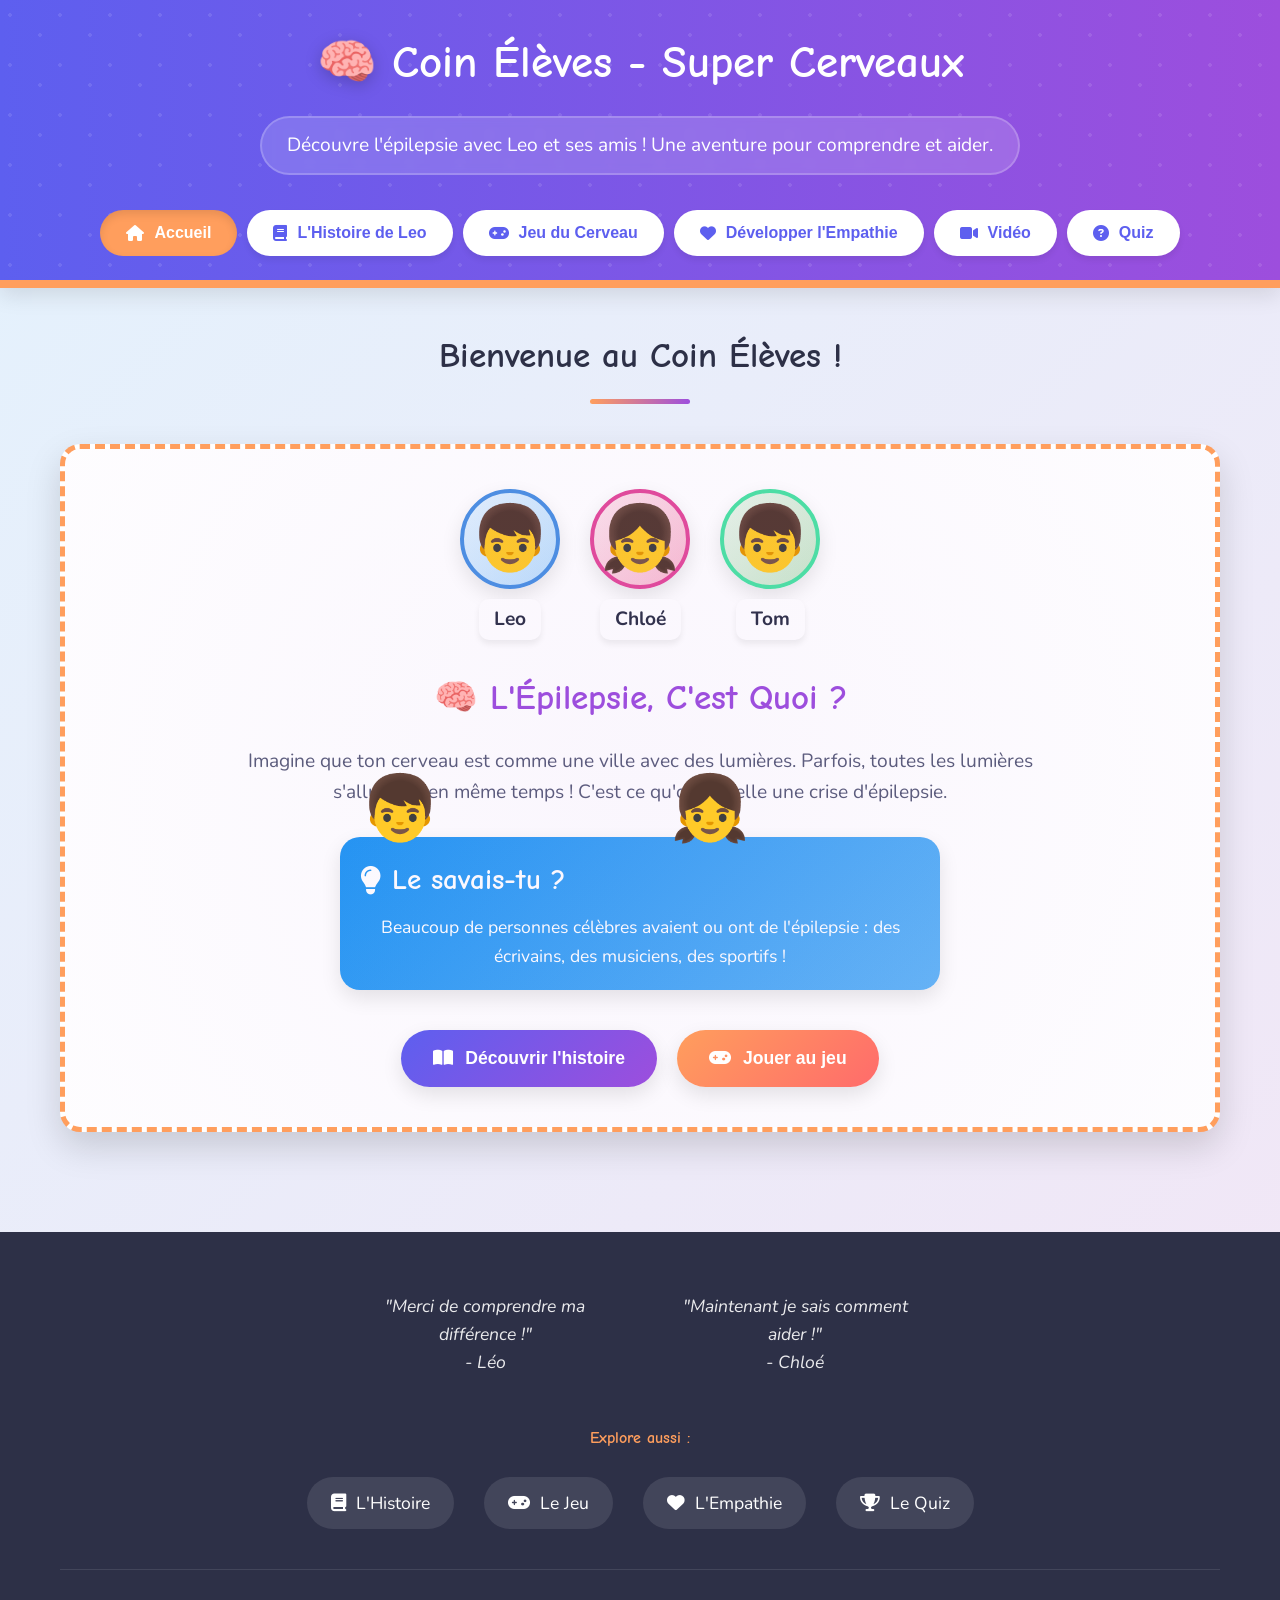
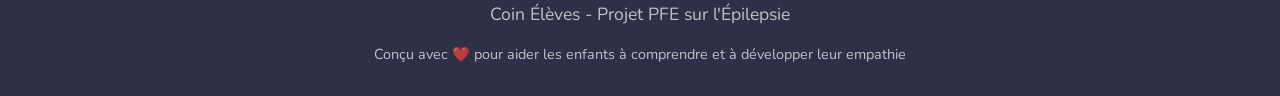
==== espace-eleves.html @ fa1a68e9 "Initial commit: Projet Ã‰pilepsie Ã  l'Ã‰cole - Espace parents, enseignants, Ã©lÃ¨ves, guide Made-wi" ====
<!DOCTYPE html>
<html lang="fr">
<head>
    <meta charset="UTF-8">
    <meta name="viewport" content="width=device-width, initial-scale=1.0">
    <title>Coin Élèves - L'Épilepsie Expliquée</title>
    <link rel="stylesheet" href="css/espace-eleves.css">
    <link rel="stylesheet" href="https://cdnjs.cloudflare.com/ajax/libs/font-awesome/6.4.0/css/all.min.css">
    <link href="https://fonts.googleapis.com/css2?family=Comic+Neue:wght@700&family=Nunito:wght@400;700&display=swap" rel="stylesheet">
</head>
<body>
    <!-- En-tête avec navigation -->
    <header class="header">
        <div class="container">
            <div class="header-content">
                <div class="logo">
                    <span class="logo-icon">🧠</span>
                    <h1>Coin Élèves - Super Cerveaux</h1>
                </div>
                <p class="tagline">Découvre l'épilepsie avec Leo et ses amis ! Une aventure pour comprendre et aider.</p>
                
                <!-- Navigation -->
                <nav class="nav">
                    <button class="nav-btn active" data-section="welcome">
                        <i class="fas fa-home"></i> Accueil
                    </button>
                    <button class="nav-btn" data-section="story">
                        <i class="fas fa-book"></i> L'Histoire de Leo
                    </button>
                    <button class="nav-btn" data-section="game">
                        <i class="fas fa-gamepad"></i> Jeu du Cerveau
                    </button>
                    <button class="nav-btn" data-section="empathy">
                        <i class="fas fa-heart"></i> Développer l'Empathie
                    </button>
                    <button class="nav-btn" data-section="video">
                        <i class="fas fa-video"></i> Vidéo
                    </button>
                    <button class="nav-btn" data-section="quiz">
                        <i class="fas fa-question-circle"></i> Quiz
                    </button>
                </nav>
            </div>
        </div>
    </header>

    <!-- Contenu principal -->
    <main class="main-content">
        <div class="container">
            <!-- Section Accueil -->
            <section id="welcome" class="content-section active">
                <h2 class="section-title">Bienvenue au Coin Élèves !</h2>
                
                <div class="hero">
                    <div class="hero-characters">
                        <div class="character" id="leo">
                            <div class="character-img">👦</div>
                            <div class="character-name">Leo</div>
                        </div>
                        <div class="character" id="chloe">
                            <div class="character-img">👧</div>
                            <div class="character-name">Chloé</div>
                        </div>
                        <div class="character" id="tom">
                            <div class="character-img">👦</div>
                            <div class="character-name">Tom</div>
                        </div>
                    </div>
                    
                    <h2 class="hero-title">🧠 L'Épilepsie, C'est Quoi ?</h2>
                    <p class="hero-subtitle">
                        Imagine que ton cerveau est comme une ville avec des lumières. Parfois, toutes les lumières s'allument en même temps ! C'est ce qu'on appelle une crise d'épilepsie.
                    </p>
                    
                    <div class="did-you-know">
                        <h3><i class="fas fa-lightbulb"></i> Le savais-tu ?</h3>
                        <p>Beaucoup de personnes célèbres avaient ou ont de l'épilepsie : des écrivains, des musiciens, des sportifs !</p>
                    </div>
                    
                    <div class="cta-buttons">
                        <button class="cta-btn story-btn">
                            <i class="fas fa-book-open"></i> Découvrir l'histoire
                        </button>
                        <button class="cta-btn game-btn">
                            <i class="fas fa-gamepad"></i> Jouer au jeu
                        </button>
                    </div>
                </div>
            </section>

            <!-- Section Histoire -->
            <section id="story" class="content-section">
                <h2 class="section-title">L'Histoire de Léo et ses Amis</h2>
                
                <div class="story-container">
                    <div class="story-progress">
                        <div class="progress-step active" data-chapter="1">Chapitre 1</div>
                        <div class="progress-step" data-chapter="2">Chapitre 2</div>
                        <div class="progress-step" data-chapter="3">Chapitre 3</div>
                        <div class="progress-step" data-chapter="4">Chapitre 4</div>
                    </div>
                    
                    <div class="story-content">
                        <div class="story-chapter active" id="chapter-1">
                            <div class="chapter-header">
                                <h3>Chapitre 1 : Une Nouvelle Rencontre</h3>
                                <div class="chapter-characters">
                                    <span class="character-badge leo">Léo</span>
                                    <span class="character-badge chloe">Chloé</span>
                                </div>
                            </div>
                            <div class="chapter-body">
                                <div class="story-illustration">
                                    <div class="illustration-frame">
                                        <div class="scene school-scene">
                                            <div class="school">🏫</div>
                                            <div class="character-avatar leo-avatar">👦</div>
                                            <div class="character-avatar chloe-avatar">👧</div>
                                            <div class="speech-bubble leo-speech">Bonjour, je m'appelle Léo !</div>
                                            <div class="speech-bubble chloe-speech">Enchantée, moi c'est Chloé !</div>
                                        </div>
                                    </div>
                                </div>
                                <div class="story-text">
                                    <p>C'était un beau jour de septembre. Dans la cour de l'école, Léo rencontra Chloé pour la première fois. Ils partagèrent leurs goûts pour les dinosaures et le football.</p>
                                    <p>Léo expliqua à Chloé qu'il avait de l'épilepsie. "C'est comme si mon cerveau faisait parfois une fête sans prévenir !" dit-il en souriant.</p>
                                </div>
                            </div>
                        </div>
                        
                        <div class="story-chapter" id="chapter-2">
                            <!-- Le contenu des autres chapitres sera généré par JavaScript -->
                        </div>
                    </div>
                    
                    <div class="story-navigation">
                        <button class="story-nav-btn prev-btn">
                            <i class="fas fa-arrow-left"></i> Précédent
                        </button>
                        <button class="story-nav-btn next-btn">
                            Suivant <i class="fas fa-arrow-right"></i>
                        </button>
                    </div>
                </div>
            </section>

            <!-- Section Jeu -->
            <section id="game" class="content-section">
                <h2 class="section-title">Jeu : Le Cerveau Électrique</h2>
                
                <div class="game-container">
                    <div class="game-instructions">
                        <h3><i class="fas fa-info-circle"></i> Comment jouer ?</h3>
                        <p>Aide Léo à garder son cerveau en équilibre ! Clique sur les boutons pour voir ce qui se passe.</p>
                    </div>
                    
                    <div class="brain-game">
                        <div class="brain-display" id="brain-display">
                            <div class="brain-status">
                                <h3>CERVEAU DE LÉO</h3>
                                <p id="brain-status-text">État normal</p>
                                <div class="brain-energy" id="brain-energy">
                                    <div class="energy-bar"></div>
                                    <span class="energy-value">50%</span>
                                </div>
                            </div>
                        </div>
                        
                        <div class="game-controls">
                            <div class="control-group">
                                <h4>Déclencheurs</h4>
                                <button class="game-action-btn" data-action="stress">
                                    <i class="fas fa-brain"></i> Stress
                                </button>
                                <button class="game-action-btn" data-action="fatigue">
                                    <i class="fas fa-bed"></i> Fatigue
                                </button>
                                <button class="game-action-btn" data-action="lumiere">
                                    <i class="fas fa-lightbulb"></i> Lumières clignotantes
                                </button>
                            </div>
                            
                            <div class="control-group">
                                <h4>Solutions</h4>
                                <button class="game-action-btn" data-action="calme">
                                    <i class="fas fa-peace"></i> Respirer calmement
                                </button>
                                <button class="game-action-btn" data-action="medicament">
                                    <i class="fas fa-capsules"></i> Prendre le médicament
                                </button>
                                <button class="game-action-btn" data-action="repos">
                                    <i class="fas fa-couch"></i> Se reposer
                                </button>
                            </div>
                        </div>
                        
                        <div class="game-stats">
                            <div class="stat-card">
                                <div class="stat-icon">⚡</div>
                                <div class="stat-content">
                                    <div class="stat-value" id="storm-count">0</div>
                                    <div class="stat-label">Activités électriques</div>
                                </div>
                            </div>
                            <div class="stat-card">
                                <div class="stat-icon">🛡️</div>
                                <div class="stat-content">
                                    <div class="stat-value" id="protection-score">100</div>
                                    <div class="stat-label">Protection</div>
                                </div>
                            </div>
                            <div class="stat-card">
                                <div class="stat-icon">❤️</div>
                                <div class="stat-content">
                                    <div class="stat-value" id="empathy-score">0</div>
                                    <div class="stat-label">Points d'empathie</div>
                                </div>
                            </div>
                        </div>
                    </div>
                </div>
            </section>

            <!-- Section Empathie -->
            <section id="empathy" class="content-section">
                <h2 class="section-title">Développer l'Empathie</h2>
                
                <div class="empathy-container">
                    <div class="empathy-intro">
                        <div class="empathy-icon">❤️</div>
                        <h3>L'Empathie, c'est comprendre ce que ressent l'autre</h3>
                        <p>Essaie ces exercices pour mieux comprendre ce que vit Léo et comment l'aider.</p>
                    </div>
                    
                    <div class="empathy-exercises">
                        <div class="exercise-card" data-exercise="1">
                            <div class="exercise-header">
                                <div class="exercise-number">1</div>
                                <h4>Le Jeu des Émotions</h4>
                            </div>
                            <div class="exercise-content">
                                <p>Comment te sentirais-tu si...</p>
                                <div class="scenarios">
                                    <div class="scenario" data-feeling="peur">
                                        <p>Tu voyais ton ami faire une crise ?</p>
                                        <div class="emotion-choices">
                                            <button class="emotion-btn" data-emotion="peur">😨 Peur</button>
                                            <button class="emotion-btn" data-emotion="calme">😌 Calme</button>
                                            <button class="emotion-btn" data-emotion="confus">😕 Confus</button>
                                        </div>
                                    </div>
                                </div>
                            </div>
                        </div>
                        
                        <div class="exercise-card" data-exercise="2">
                            <div class="exercise-header">
                                <div class="exercise-number">2</div>
                                <h4>Que Faire ?</h4>
                            </div>
                            <div class="exercise-content">
                                <p>Choisis la bonne réaction :</p>
                                <div class="situation">
                                    <p>Léo fait une crise en classe. Que fais-tu ?</p>
                                    <div class="reaction-choices">
                                        <button class="reaction-btn wrong">
                                            <i class="fas fa-times"></i> Mettre un objet dans sa bouche
                                        </button>
                                        <button class="reaction-btn correct">
                                            <i class="fas fa-check"></i> Protéger sa tête
                                        </button>
                                        <button class="reaction-btn wrong">
                                            <i class="fas fa-times"></i> Le secouer pour le réveiller
                                        </button>
                                        <button class="reaction-btn correct">
                                            <i class="fas fa-check"></i> Appeler le professeur
                                        </button>
                                    </div>
                                </div>
                            </div>
                        </div>
                        
                        <div class="exercise-card" data-exercise="3">
                            <div class="exercise-header">
                                <div class="exercise-number">3</div>
                                <h4>Paroles d'Amitié</h4>
                            </div>
                            <div class="exercise-content">
                                <p>Compose un message pour Léo après une crise :</p>
                                <div class="message-builder">
                                    <div class="message-parts">
                                        <button class="message-part" data-part="1">Salut Léo,</button>
                                        <button class="message-part" data-part="2">comment vas-tu ?</button>
                                        <button class="message-part" data-part="3">Tu nous as fait peur,</button>
                                        <button class="message-part" data-part="4">mais on est là pour toi.</button>
                                        <button class="message-part" data-part="5">Veux-tu jouer avec nous ?</button>
                                    </div>
                                    <div class="message-preview">
                                        <p id="constructed-message">Écris ton message ici...</p>
                                    </div>
                                    <button class="send-message-btn">
                                        <i class="fas fa-paper-plane"></i> Envoyer le message
                                    </button>
                                </div>
                            </div>
                        </div>
                    </div>
                    
                    <div class="empathy-badge">
                        <div class="badge-icon">🏆</div>
                        <div class="badge-content">
                            <h4>Ton niveau d'empathie</h4>
                            <div class="badge-progress">
                                <div class="progress-bar">
                                    <div class="progress-fill" id="empathy-progress"></div>
                                </div>
                                <span class="badge-level" id="empathy-level">Débutant</span>
                            </div>
                        </div>
                    </div>
                </div>
            </section>

            <!-- Section Vidéo -->
            <section id="video" class="content-section">
                <h2 class="section-title">Vidéo Explicative</h2>
                
                <div class="video-container">
                    <div class="video-placeholder">
                        <div class="video-player">
                            <div class="video-screen">
                                <div class="video-overlay">
                                    <i class="fas fa-play-circle"></i>
                                    <p>Espace réservé pour votre vidéo</p>
                                    <p class="video-instructions">Ajoutez votre vidéo explicative sur l'épilepsie ici</p>
                                </div>
                            </div>
                            <div class="video-controls">
                                <button class="video-control-btn">
                                    <i class="fas fa-play"></i>
                                </button>
                                <div class="video-progress">
                                    <div class="progress-bar">
                                        <div class="progress-fill"></div>
                                    </div>
                                </div>
                                <button class="video-control-btn">
                                    <i class="fas fa-volume-up"></i>
                                </button>
                            </div>
                        </div>
                        
                        <div class="video-info">
                            <h3>Comment intégrer votre vidéo</h3>
                            <ol class="integration-steps">
                                <li>Placez votre fichier vidéo dans le dossier du projet</li>
                                <li>Modifiez le fichier JavaScript pour pointer vers votre vidéo</li>
                                <li>Ajoutez les contrôles vidéo personnalisés</li>
                                <li>Testez la lecture sur différents appareils</li>
                            </ol>
                        </div>
                    </div>
                    
                    <div class="video-activities">
                        <h3>Activités autour de la vidéo</h3>
                        <div class="activities-grid">
                            <div class="activity-card">
                                <div class="activity-icon">✏️</div>
                                <h4>Avant de regarder</h4>
                                <p>Note 3 choses que tu sais déjà sur l'épilepsie</p>
                            </div>
                            <div class="activity-card">
                                <div class="activity-icon">❓</div>
                                <h4>Pendant la vidéo</h4>
                                <p>Note tes questions au fur et à mesure</p>
                            </div>
                            <div class="activity-card">
                                <div class="activity-icon">📝</div>
                                <h4>Après la vidéo</h4>
                                <p>Résume ce que tu as appris en 3 points</p>
                            </div>
                        </div>
                    </div>
                </div>
            </section>

            <!-- Section Quiz -->
            <section id="quiz" class="content-section">
                <h2 class="section-title">Quiz : Super Héros de l'Empathie</h2>
                
                <div class="quiz-container">
                    <div class="quiz-header">
                        <div class="quiz-progress">
                            <div class="progress-step active">1</div>
                            <div class="progress-step">2</div>
                            <div class="progress-step">3</div>
                            <div class="progress-step">4</div>
                            <div class="progress-step">5</div>
                        </div>
                        <div class="quiz-score">
                            Score : <span id="current-score">0</span> / 100
                        </div>
                    </div>
                    
                    <div class="quiz-content">
                        <div class="quiz-question-container">
                            <h3 class="quiz-question" id="question-text">
                                L'épilepsie est contagieuse.
                            </h3>
                            <div class="quiz-options" id="quiz-options">
                                <!-- Options générées par JavaScript -->
                            </div>
                        </div>
                        
                        <div class="quiz-feedback" id="quiz-feedback">
                            <!-- Feedback généré par JavaScript -->
                        </div>
                    </div>
                    
                    <div class="quiz-navigation">
                        <button class="quiz-nav-btn" id="prev-question">
                            <i class="fas fa-arrow-left"></i> Précédent
                        </button>
                        <button class="quiz-nav-btn" id="next-question">
                            Suivant <i class="fas fa-arrow-right"></i>
                        </button>
                    </div>
                </div>
            </section>
        </div>
    </main>

    <!-- Pied de page -->
    <footer class="footer">
        <div class="container">
            <div class="footer-content">
                <div class="footer-characters">
                    <div class="footer-character">
                        <div class="character-avatar">👦</div>
                        <p>"Merci de comprendre ma différence !"<br>- Léo</p>
                    </div>
                    <div class="footer-character">
                        <div class="character-avatar">👧</div>
                        <p>"Maintenant je sais comment aider !"<br>- Chloé</p>
                    </div>
                </div>
                
                <div class="footer-links">
                    <h4>Explore aussi :</h4>
                    <div class="link-grid">
                        <a href="#" class="footer-link" data-section="story">
                            <i class="fas fa-book"></i> L'Histoire
                        </a>
                        <a href="#" class="footer-link" data-section="game">
                            <i class="fas fa-gamepad"></i> Le Jeu
                        </a>
                        <a href="#" class="footer-link" data-section="empathy">
                            <i class="fas fa-heart"></i> L'Empathie
                        </a>
                        <a href="#" class="footer-link" data-section="quiz">
                            <i class="fas fa-trophy"></i> Le Quiz
                        </a>
                    </div>
                </div>
                
                <div class="footer-info">
                    <p>Coin Élèves - Projet PFE sur l'Épilepsie</p>
                    <p class="footer-note">Conçu avec ❤️ pour aider les enfants à comprendre et à développer leur empathie</p>
                </div>
            </div>
        </div>
    </footer>

    <!-- Scripts -->
    <script src="js/espace-eleves.js"></script>
</body>
</html>
---- css/espace-eleves.css ----
/* ============================================
   RESET ET VARIABLES GLOBALES
   ============================================ */
* {
    margin: 0;
    padding: 0;
    box-sizing: border-box;
}

:root {
    /* Palette de couleurs principale */
    --primary: #5D5FEF;
    --primary-light: #8B8DF2;
    --primary-dark: #4A4BCF;
    
    --secondary: #FF9E5D;
    --secondary-light: #FFB98A;
    --secondary-dark: #FF8C42;
    
    --accent: #9D4EDD;
    --accent-light: #B57AE5;
    --accent-dark: #7C3FC7;
    
    /* Couleurs fonctionnelles */
    --success: #4CAF50;
    --warning: #FFC107;
    --danger: #FF5252;
    --info: #2196F3;
    
    /* Couleurs de fond */
    --bg-light: #F8F9FF;
    --bg-white: #FFFFFF;
    --bg-dark: #2D3047;
    
    /* Couleurs de texte */
    --text-dark: #2D3047;
    --text-medium: #5A5D7A;
    --text-light: #8A8CA8;
    
    /* Couleurs des personnages */
    --leo-color: #4A90E2;
    --chloe-color: #E24A9A;
    --tom-color: #4AE2A3;
    
    /* Dimensions */
    --border-radius-sm: 10px;
    --border-radius-md: 20px;
    --border-radius-lg: 30px;
    
    /* Ombres */
    --shadow-sm: 0 4px 6px rgba(0, 0, 0, 0.07);
    --shadow-md: 0 8px 20px rgba(0, 0, 0, 0.1);
    --shadow-lg: 0 15px 35px rgba(0, 0, 0, 0.15);
    
    /* Transitions */
    --transition-fast: 0.2s ease;
    --transition-normal: 0.3s ease;
    --transition-slow: 0.5s ease;
}

body {
    font-family: 'Nunito', sans-serif;
    background: linear-gradient(135deg, #e3f2fd 0%, #f3e5f5 100%);
    color: var(--text-dark);
    min-height: 100vh;
    line-height: 1.6;
    overflow-x: hidden;
}

/* ============================================
   TYPOGRAPHIE
   ============================================ */
h1, h2, h3, h4 {
    font-family: 'Comic Neue', cursive;
    font-weight: 700;
}

h1 {
    font-size: clamp(1.8rem, 5vw, 2.8rem);
}

h2 {
    font-size: clamp(1.5rem, 4vw, 2.2rem);
}

h3 {
    font-size: clamp(1.2rem, 3vw, 1.8rem);
}

p {
    font-size: clamp(0.95rem, 2vw, 1.1rem);
}

/* ============================================
   LAYOUT ET CONTENEURS
   ============================================ */
.container {
    max-width: 1200px;
    margin: 0 auto;
    padding: 0 20px;
}

/* ============================================
   EN-TÊTE ET NAVIGATION
   ============================================ */
.header {
    background: linear-gradient(90deg, var(--primary) 0%, var(--accent) 100%);
    color: white;
    padding: 1.5rem 0;
    border-bottom: 8px solid var(--secondary);
    box-shadow: var(--shadow-md);
    position: relative;
    overflow: hidden;
}

.header::before {
    content: "";
    position: absolute;
    top: 0;
    left: 0;
    right: 0;
    bottom: 0;
    background-image: 
        radial-gradient(circle at 20% 30%, rgba(255, 255, 255, 0.1) 2px, transparent 2px),
        radial-gradient(circle at 80% 70%, rgba(255, 255, 255, 0.1) 2px, transparent 2px);
    background-size: 50px 50px;
    animation: float 20s linear infinite;
}

@keyframes float {
    0% { transform: translateY(0) translateX(0); }
    50% { transform: translateY(-10px) translateX(10px); }
    100% { transform: translateY(0) translateX(0); }
}

.header-content {
    position: relative;
    z-index: 2;
    display: flex;
    flex-direction: column;
    align-items: center;
    text-align: center;
    gap: 15px;
}

.logo {
    display: flex;
    align-items: center;
    gap: 15px;
    flex-wrap: wrap;
    justify-content: center;
}

.logo-icon {
    font-size: 3rem;
    animation: pulse 2s infinite;
    filter: drop-shadow(0 4px 8px rgba(0, 0, 0, 0.2));
}

@keyframes pulse {
    0%, 100% { transform: scale(1) rotate(0deg); }
    25% { transform: scale(1.1) rotate(-5deg); }
    75% { transform: scale(1.1) rotate(5deg); }
}

.tagline {
    font-size: 1.2rem;
    max-width: 800px;
    background-color: rgba(255, 255, 255, 0.15);
    padding: 12px 25px;
    border-radius: var(--border-radius-lg);
    backdrop-filter: blur(5px);
    border: 2px solid rgba(255, 255, 255, 0.2);
}

/* Navigation */
.nav {
    display: flex;
    justify-content: center;
    flex-wrap: wrap;
    gap: 10px;
    margin-top: 20px;
    width: 100%;
}

.nav-btn {
    background-color: var(--bg-white);
    color: var(--primary);
    border: none;
    padding: 14px 26px;
    border-radius: var(--border-radius-lg);
    font-weight: 700;
    font-size: 1rem;
    cursor: pointer;
    transition: all var(--transition-normal);
    display: flex;
    align-items: center;
    gap: 10px;
    box-shadow: var(--shadow-sm);
    position: relative;
    overflow: hidden;
}

.nav-btn::before {
    content: '';
    position: absolute;
    top: 0;
    left: -100%;
    width: 100%;
    height: 100%;
    background: linear-gradient(90deg, transparent, rgba(255, 255, 255, 0.4), transparent);
    transition: left 0.5s;
}

.nav-btn:hover::before {
    left: 100%;
}

.nav-btn:hover {
    background-color: var(--secondary);
    color: white;
    transform: translateY(-3px) scale(1.05);
    box-shadow: var(--shadow-md);
}

.nav-btn.active {
    background-color: var(--secondary);
    color: white;
    box-shadow: inset 0 4px 8px rgba(0, 0, 0, 0.1);
}

/* ============================================
   CONTENU PRINCIPAL
   ============================================ */
.main-content {
    padding: 40px 0;
    min-height: 70vh;
}

.content-section {
    display: none;
    animation: slideIn 0.5s ease-out;
}

@keyframes slideIn {
    from {
        opacity: 0;
        transform: translateY(30px);
    }
    to {
        opacity: 1;
        transform: translateY(0);
    }
}

.content-section.active {
    display: block;
}

.section-title {
    text-align: center;
    margin-bottom: 40px;
    position: relative;
    padding-bottom: 20px;
}

.section-title::after {
    content: '';
    position: absolute;
    bottom: 0;
    left: 50%;
    transform: translateX(-50%);
    width: 100px;
    height: 5px;
    background: linear-gradient(90deg, var(--secondary), var(--accent));
    border-radius: 5px;
}

/* ============================================
   SECTION ACCUEIL
   ============================================ */
.hero {
    background: var(--bg-white);
    border-radius: var(--border-radius-md);
    padding: 40px;
    box-shadow: var(--shadow-lg);
    border: 5px dashed var(--secondary);
    text-align: center;
    position: relative;
    overflow: hidden;
}

.hero::before {
    content: '';
    position: absolute;
    top: -50%;
    left: -50%;
    width: 200%;
    height: 200%;
    background: radial-gradient(circle, rgba(157, 78, 221, 0.05) 0%, transparent 70%);
    animation: rotate 20s linear infinite;
}

@keyframes rotate {
    from { transform: rotate(0deg); }
    to { transform: rotate(360deg); }
}

.hero-characters {
    display: flex;
    justify-content: center;
    gap: 30px;
    margin-bottom: 30px;
    flex-wrap: wrap;
}

.character {
    display: flex;
    flex-direction: column;
    align-items: center;
    gap: 10px;
    transition: transform var(--transition-normal);
    cursor: pointer;
}

.character:hover {
    transform: translateY(-10px) scale(1.1);
}

.character-img {
    font-size: 4rem;
    width: 100px;
    height: 100px;
    display: flex;
    align-items: center;
    justify-content: center;
    background: white;
    border-radius: 50%;
    box-shadow: var(--shadow-md);
    border: 4px solid;
    transition: all var(--transition-normal);
}

#leo .character-img {
    border-color: var(--leo-color);
    background: linear-gradient(135deg, #E3F2FD, #BBDEFB);
}

#chloe .character-img {
    border-color: var(--chloe-color);
    background: linear-gradient(135deg, #FCE4EC, #F8BBD0);
}

#tom .character-img {
    border-color: var(--tom-color);
    background: linear-gradient(135deg, #E8F5E9, #C8E6C9);
}

.character-name {
    font-weight: bold;
    font-size: 1.2rem;
    padding: 5px 15px;
    border-radius: var(--border-radius-sm);
    background: white;
    box-shadow: var(--shadow-sm);
}

.hero-title {
    color: var(--accent);
    margin-bottom: 20px;
    position: relative;
    display: inline-block;
}

.hero-subtitle {
    color: var(--text-medium);
    margin-bottom: 30px;
    max-width: 800px;
    margin-left: auto;
    margin-right: auto;
    font-size: 1.2rem;
}

.did-you-know {
    background: linear-gradient(135deg, var(--info), #64B5F6);
    color: white;
    padding: 20px;
    border-radius: var(--border-radius-md);
    margin: 30px auto;
    max-width: 600px;
    box-shadow: var(--shadow-md);
}

.did-you-know h3 {
    display: flex;
    align-items: center;
    gap: 10px;
    margin-bottom: 10px;
}

.cta-buttons {
    display: flex;
    justify-content: center;
    gap: 20px;
    margin-top: 40px;
    flex-wrap: wrap;
}

.cta-btn {
    padding: 18px 32px;
    border: none;
    border-radius: var(--border-radius-lg);
    font-size: 1.1rem;
    font-weight: bold;
    cursor: pointer;
    transition: all var(--transition-normal);
    display: flex;
    align-items: center;
    gap: 12px;
    box-shadow: var(--shadow-md);
    position: relative;
    overflow: hidden;
}

.cta-btn::after {
    content: '';
    position: absolute;
    top: 0;
    left: 0;
    width: 100%;
    height: 100%;
    background: linear-gradient(135deg, transparent, rgba(255, 255, 255, 0.2), transparent);
    transform: translateX(-100%);
}

.cta-btn:hover::after {
    transform: translateX(100%);
    transition: transform 0.6s;
}

.story-btn {
    background: linear-gradient(135deg, var(--primary), var(--accent));
    color: white;
}

.game-btn {
    background: linear-gradient(135deg, var(--secondary), #FF6B6B);
    color: white;
}

.cta-btn:hover {
    transform: translateY(-5px) scale(1.05);
    box-shadow: var(--shadow-lg);
}

/* ============================================
   SECTION HISTOIRE
   ============================================ */
.story-container {
    background: var(--bg-white);
    border-radius: var(--border-radius-md);
    padding: 30px;
    box-shadow: var(--shadow-lg);
}

.story-progress {
    display: flex;
    justify-content: space-between;
    margin-bottom: 40px;
    position: relative;
}

.story-progress::before {
    content: '';
    position: absolute;
    top: 50%;
    left: 0;
    right: 0;
    height: 4px;
    background: var(--bg-light);
    transform: translateY(-50%);
    z-index: 1;
}

.progress-step {
    position: relative;
    z-index: 2;
    background: white;
    padding: 12px 24px;
    border-radius: var(--border-radius-sm);
    cursor: pointer;
    transition: all var(--transition-normal);
    border: 3px solid var(--bg-light);
    font-weight: bold;
    color: var(--text-light);
}

.progress-step.active {
    background: var(--primary);
    color: white;
    border-color: var(--primary);
    transform: translateY(-5px);
    box-shadow: var(--shadow-md);
}

.story-content {
    min-height: 400px;
}

.story-chapter {
    display: none;
    animation: fadeIn 0.5s ease;
}

@keyframes fadeIn {
    from { opacity: 0; }
    to { opacity: 1; }
}

.story-chapter.active {
    display: block;
}

.chapter-header {
    display: flex;
    justify-content: space-between;
    align-items: center;
    margin-bottom: 30px;
    padding-bottom: 15px;
    border-bottom: 3px solid var(--bg-light);
}

.chapter-characters {
    display: flex;
    gap: 10px;
}

.character-badge {
    padding: 8px 16px;
    border-radius: var(--border-radius-lg);
    font-weight: bold;
    color: white;
}

.character-badge.leo {
    background: var(--leo-color);
}

.character-badge.chloe {
    background: var(--chloe-color);
}

.chapter-body {
    display: grid;
    grid-template-columns: 1fr 1fr;
    gap: 40px;
}

.story-illustration {
    background: var(--bg-light);
    border-radius: var(--border-radius-md);
    padding: 20px;
    display: flex;
    align-items: center;
    justify-content: center;
    min-height: 300px;
}

.illustration-frame {
    width: 100%;
    height: 100%;
    background: white;
    border-radius: var(--border-radius-sm);
    padding: 20px;
    box-shadow: var(--shadow-md);
    position: relative;
}

.scene {
    position: relative;
    height: 250px;
}

.school-scene {
    background: linear-gradient(180deg, #87CEEB 0%, #E0F7FA 100%);
    border-radius: var(--border-radius-sm);
    padding: 20px;
}

.school {
    font-size: 4rem;
    position: absolute;
    left: 50%;
    transform: translateX(-50%);
    top: 20px;
}

.character-avatar {
    font-size: 3rem;
    position: absolute;
    bottom: 20px;
    animation: bounce 2s infinite;
}

@keyframes bounce {
    0%, 100% { transform: translateY(0); }
    50% { transform: translateY(-10px); }
}

.leo-avatar {
    left: 30px;
}

.chloe-avatar {
    right: 30px;
}

.speech-bubble {
    position: absolute;
    background: white;
    padding: 10px 15px;
    border-radius: var(--border-radius-sm);
    box-shadow: var(--shadow-sm);
    max-width: 150px;
    font-size: 0.9rem;
    animation: speak 2s infinite;
}

@keyframes speak {
    0%, 100% { transform: scale(1); }
    50% { transform: scale(1.05); }
}

.leo-speech {
    top: 100px;
    left: 30px;
}

.chloe-speech {
    top: 100px;
    right: 30px;
}

.speech-bubble::after {
    content: '';
    position: absolute;
    bottom: -10px;
    width: 0;
    height: 0;
    border-left: 10px solid transparent;
    border-right: 10px solid transparent;
    border-top: 10px solid white;
}

.leo-speech::after {
    left: 20px;
}

.chloe-speech::after {
    right: 20px;
}

.story-text {
    font-size: 1.1rem;
    line-height: 1.8;
    color: var(--text-medium);
}

.story-text p {
    margin-bottom: 20px;
}

.story-navigation {
    display: flex;
    justify-content: space-between;
    margin-top: 40px;
}

.story-nav-btn {
    padding: 15px 30px;
    border: none;
    border-radius: var(--border-radius-lg);
    background: linear-gradient(135deg, var(--primary), var(--primary-light));
    color: white;
    font-weight: bold;
    cursor: pointer;
    transition: all var(--transition-normal);
    display: flex;
    align-items: center;
    gap: 10px;
}

.story-nav-btn:hover {
    transform: translateY(-3px);
    box-shadow: var(--shadow-md);
}

/* ============================================
   SECTION JEU
   ============================================ */
.game-container {
    background: var(--bg-white);
    border-radius: var(--border-radius-md);
    padding: 30px;
    box-shadow: var(--shadow-lg);
}

.game-instructions {
    background: linear-gradient(135deg, #E3F2FD, #BBDEFB);
    padding: 20px;
    border-radius: var(--border-radius-md);
    margin-bottom: 30px;
    border-left: 5px solid var(--info);
}

.game-instructions h3 {
    display: flex;
    align-items: center;
    gap: 10px;
    margin-bottom: 10px;
    color: var(--info);
}

.brain-game {
    display: flex;
    flex-direction: column;
    gap: 30px;
}

.brain-display {
    width: 300px;
    height: 300px;
    margin: 0 auto;
    background: linear-gradient(135deg, #6C8EF5, #A855F7);
    border-radius: 50%;
    position: relative;
    overflow: hidden;
    box-shadow: 
        0 0 60px rgba(168, 85, 247, 0.4),
        inset 0 0 60px rgba(255, 255, 255, 0.2);
    display: flex;
    justify-content: center;
    align-items: center;
    animation: brainGlow 3s ease-in-out infinite;
}

@keyframes brainGlow {
    0%, 100% { 
        box-shadow: 
            0 0 60px rgba(168, 85, 247, 0.4),
            inset 0 0 60px rgba(255, 255, 255, 0.2);
    }
    50% { 
        box-shadow: 
            0 0 80px rgba(168, 85, 247, 0.6),
            inset 0 0 80px rgba(255, 255, 255, 0.3);
    }
}

.brain-status {
    text-align: center;
    color: white;
    z-index: 2;
    position: relative;
}

.brain-status h3 {
    margin-bottom: 10px;
    text-shadow: 0 2px 4px rgba(0, 0, 0, 0.3);
}

#brain-status-text {
    font-size: 1.2rem;
    margin-bottom: 20px;
    font-weight: bold;
}

.brain-energy {
    background: rgba(255, 255, 255, 0.2);
    border-radius: var(--border-radius-lg);
    padding: 10px;
    width: 200px;
    margin: 0 auto;
}

.energy-bar {
    height: 20px;
    background: linear-gradient(90deg, #4CAF50, #FFC107, #FF5252);
    border-radius: var(--border-radius-sm);
    width: 50%;
    transition: width 0.5s ease;
}

.energy-value {
    display: block;
    margin-top: 5px;
    font-weight: bold;
}

.game-controls {
    display: grid;
    grid-template-columns: repeat(auto-fit, minmax(250px, 1fr));
    gap: 30px;
}

.control-group {
    background: var(--bg-light);
    padding: 20px;
    border-radius: var(--border-radius-md);
    box-shadow: var(--shadow-sm);
}

.control-group h4 {
    color: var(--primary);
    margin-bottom: 20px;
    text-align: center;
}

.game-action-btn {
    width: 100%;
    padding: 15px;
    margin-bottom: 10px;
    border: none;
    border-radius: var(--border-radius-sm);
    background: white;
    color: var(--text-dark);
    font-weight: bold;
    cursor: pointer;
    transition: all var(--transition-normal);
    display: flex;
    align-items: center;
    justify-content: center;
    gap: 10px;
    box-shadow: var(--shadow-sm);
}

.game-action-btn:hover {
    transform: translateY(-3px);
    box-shadow: var(--shadow-md);
}

.game-action-btn[data-action="stress"]:hover {
    background: linear-gradient(135deg, #FF5252, #FF6B6B);
    color: white;
}

.game-action-btn[data-action="calme"]:hover {
    background: linear-gradient(135deg, #4CAF50, #66BB6A);
    color: white;
}

.game-stats {
    display: grid;
    grid-template-columns: repeat(auto-fit, minmax(200px, 1fr));
    gap: 20px;
    margin-top: 30px;
}

.stat-card {
    background: white;
    border-radius: var(--border-radius-md);
    padding: 20px;
    display: flex;
    align-items: center;
    gap: 20px;
    box-shadow: var(--shadow-md);
    transition: transform var(--transition-normal);
}

.stat-card:hover {
    transform: translateY(-5px);
}

.stat-icon {
    font-size: 2.5rem;
    width: 70px;
    height: 70px;
    display: flex;
    align-items: center;
    justify-content: center;
    background: var(--bg-light);
    border-radius: 50%;
}

.stat-content {
    flex: 1;
}

.stat-value {
    font-size: 2.2rem;
    font-weight: bold;
    color: var(--primary);
    line-height: 1;
}

.stat-label {
    color: var(--text-light);
    font-size: 0.9rem;
    margin-top: 5px;
}

/* ============================================
   SECTION EMPATHIE
   ============================================ */
.empathy-container {
    background: var(--bg-white);
    border-radius: var(--border-radius-md);
    padding: 40px;
    box-shadow: var(--shadow-lg);
}

.empathy-intro {
    text-align: center;
    margin-bottom: 40px;
    padding: 30px;
    background: linear-gradient(135deg, #FFE8E8, #FFD6D6);
    border-radius: var(--border-radius-md);
}

.empathy-icon {
    font-size: 4rem;
    margin-bottom: 20px;
    animation: heartbeat 1.5s infinite;
}

@keyframes heartbeat {
    0%, 100% { transform: scale(1); }
    50% { transform: scale(1.1); }
}

.empathy-exercises {
    display: grid;
    grid-template-columns: repeat(auto-fit, minmax(300px, 1fr));
    gap: 30px;
    margin-bottom: 40px;
}

.exercise-card {
    background: white;
    border-radius: var(--border-radius-md);
    overflow: hidden;
    box-shadow: var(--shadow-md);
    transition: transform var(--transition-normal);
    border: 3px solid transparent;
}

.exercise-card:hover {
    transform: translateY(-10px);
    border-color: var(--secondary);
}

.exercise-header {
    background: linear-gradient(135deg, var(--primary), var(--primary-light));
    color: white;
    padding: 20px;
    display: flex;
    align-items: center;
    gap: 15px;
}

.exercise-number {
    width: 40px;
    height: 40px;
    background: white;
    color: var(--primary);
    border-radius: 50%;
    display: flex;
    align-items: center;
    justify-content: center;
    font-weight: bold;
    font-size: 1.2rem;
}

.exercise-content {
    padding: 25px;
}

.scenarios {
    margin-top: 15px;
}

.scenario {
    background: var(--bg-light);
    padding: 15px;
    border-radius: var(--border-radius-sm);
    margin-bottom: 15px;
}

.emotion-choices, .reaction-choices {
    display: flex;
    flex-wrap: wrap;
    gap: 10px;
    margin-top: 10px;
}

.emotion-btn, .reaction-btn {
    padding: 10px 15px;
    border: none;
    border-radius: var(--border-radius-sm);
    background: white;
    cursor: pointer;
    transition: all var(--transition-fast);
    font-size: 0.9rem;
    display: flex;
    align-items: center;
    gap: 5px;
}

.emotion-btn:hover {
    transform: scale(1.05);
}

.reaction-btn.correct:hover {
    background: var(--success);
    color: white;
}

.reaction-btn.wrong:hover {
    background: var(--danger);
    color: white;
}

.message-builder {
    margin-top: 20px;
}

.message-parts {
    display: flex;
    flex-wrap: wrap;
    gap: 10px;
    margin-bottom: 20px;
}

.message-part {
    padding: 10px 20px;
    background: var(--bg-light);
    border: none;
    border-radius: var(--border-radius-sm);
    cursor: pointer;
    transition: all var(--transition-fast);
}

.message-part:hover {
    background: var(--primary);
    color: white;
    transform: translateY(-3px);
}

.message-preview {
    background: #FFF9C4;
    padding: 20px;
    border-radius: var(--border-radius-sm);
    margin-bottom: 20px;
    min-height: 80px;
    border-left: 5px solid var(--warning);
}

.send-message-btn {
    width: 100%;
    padding: 15px;
    background: linear-gradient(135deg, var(--success), #66BB6A);
    color: white;
    border: none;
    border-radius: var(--border-radius-sm);
    font-weight: bold;
    cursor: pointer;
    transition: all var(--transition-normal);
    display: flex;
    align-items: center;
    justify-content: center;
    gap: 10px;
}

.send-message-btn:hover {
    transform: translateY(-3px);
    box-shadow: var(--shadow-md);
}

.empathy-badge {
    background: linear-gradient(135deg, #FFD700, #FFC107);
    border-radius: var(--border-radius-md);
    padding: 25px;
    display: flex;
    align-items: center;
    gap: 25px;
    box-shadow: var(--shadow-lg);
    margin-top: 40px;
}

.badge-icon {
    font-size: 4rem;
    filter: drop-shadow(0 4px 8px rgba(0, 0, 0, 0.2));
}

.badge-content {
    flex: 1;
}

.badge-content h4 {
    margin-bottom: 15px;
    color: #7B5800;
}

.badge-progress {
    display: flex;
    align-items: center;
    gap: 20px;
}

.progress-bar {
    flex: 1;
    height: 20px;
    background: rgba(255, 255, 255, 0.5);
    border-radius: var(--border-radius-lg);
    overflow: hidden;
}

.progress-fill {
    height: 100%;
    background: linear-gradient(90deg, #FF9800, #FF5722);
    width: 30%;
    border-radius: var(--border-radius-lg);
    transition: width 0.5s ease;
}

.badge-level {
    font-weight: bold;
    color: #7B5800;
    min-width: 100px;
}

/* ============================================
   SECTION VIDÉO
   ============================================ */
.video-container {
    background: var(--bg-white);
    border-radius: var(--border-radius-md);
    padding: 40px;
    box-shadow: var(--shadow-lg);
}

.video-placeholder {
    text-align: center;
}

.video-player {
    max-width: 800px;
    margin: 0 auto 40px;
    background: var(--bg-dark);
    border-radius: var(--border-radius-md);
    overflow: hidden;
    box-shadow: var(--shadow-lg);
}

.video-screen {
    aspect-ratio: 16/9;
    background: linear-gradient(135deg, #2D3047, #4A4D6B);
    display: flex;
    align-items: center;
    justify-content: center;
    position: relative;
}

.video-overlay {
    color: white;
    text-align: center;
}

.video-overlay i {
    font-size: 5rem;
    margin-bottom: 20px;
    opacity: 0.8;
    animation: pulse 2s infinite;
}

.video-overlay p {
    font-size: 1.2rem;
    margin-bottom: 10px;
}

.video-instructions {
    font-size: 0.9rem !important;
    color: rgba(255, 255, 255, 0.7);
}

.video-controls {
    background: rgba(0, 0, 0, 0.8);
    padding: 15px;
    display: flex;
    align-items: center;
    gap: 20px;
}

.video-control-btn {
    background: none;
    border: none;
    color: white;
    font-size: 1.5rem;
    cursor: pointer;
    padding: 5px;
    transition: color var(--transition-fast);
}

.video-control-btn:hover {
    color: var(--secondary);
}

.video-progress {
    flex: 1;
}

.video-info {
    background: var(--bg-light);
    padding: 25px;
    border-radius: var(--border-radius-md);
    margin-bottom: 40px;
}

.integration-steps {
    list-style-position: inside;
    margin-top: 20px;
}

.integration-steps li {
    margin-bottom: 10px;
    padding-left: 10px;
    color: var(--text-medium);
}

.video-activities h3 {
    margin-bottom: 25px;
    text-align: center;
}

.activities-grid {
    display: grid;
    grid-template-columns: repeat(auto-fit, minmax(250px, 1fr));
    gap: 25px;
}

.activity-card {
    background: white;
    padding: 25px;
    border-radius: var(--border-radius-md);
    text-align: center;
    box-shadow: var(--shadow-md);
    transition: transform var(--transition-normal);
    border-top: 5px solid var(--info);
}

.activity-card:hover {
    transform: translateY(-10px);
}

.activity-icon {
    font-size: 3rem;
    margin-bottom: 15px;
}

.activity-card h4 {
    color: var(--primary);
    margin-bottom: 10px;
}

/* ============================================
   SECTION QUIZ
   ============================================ */
.quiz-container {
    background: var(--bg-white);
    border-radius: var(--border-radius-md);
    padding: 40px;
    box-shadow: var(--shadow-lg);
}

.quiz-header {
    display: flex;
    justify-content: space-between;
    align-items: center;
    margin-bottom: 40px;
    padding-bottom: 20px;
    border-bottom: 3px solid var(--bg-light);
}

.quiz-progress {
    display: flex;
    gap: 10px;
}

.quiz-progress .progress-step {
    width: 40px;
    height: 40px;
    display: flex;
    align-items: center;
    justify-content: center;
    padding: 0;
}

.quiz-score {
    font-size: 1.2rem;
    font-weight: bold;
    color: var(--primary);
    background: var(--bg-light);
    padding: 10px 20px;
    border-radius: var(--border-radius-lg);
}

.quiz-content {
    min-height: 300px;
}

.quiz-question-container {
    margin-bottom: 30px;
}

.quiz-question {
    font-size: 1.5rem;
    margin-bottom: 30px;
    color: var(--text-dark);
    text-align: center;
}

.quiz-options {
    display: grid;
    grid-template-columns: repeat(auto-fit, minmax(250px, 1fr));
    gap: 15px;
}

.quiz-option {
    background: var(--bg-light);
    border: 2px solid transparent;
    border-radius: var(--border-radius-sm);
    padding: 20px;
    cursor: pointer;
    transition: all var(--transition-normal);
    text-align: left;
    font-size: 1rem;
}

.quiz-option:hover {
    background: white;
    border-color: var(--primary);
    transform: translateY(-5px);
    box-shadow: var(--shadow-md);
}

.quiz-feedback {
    padding: 25px;
    border-radius: var(--border-radius-md);
    margin-top: 30px;
    display: none;
    animation: slideIn 0.3s ease;
}

.quiz-feedback.show {
    display: block;
}

.quiz-navigation {
    display: flex;
    justify-content: space-between;
    margin-top: 40px;
}

.quiz-nav-btn {
    padding: 15px 30px;
    border: none;
    border-radius: var(--border-radius-lg);
    background: linear-gradient(135deg, var(--primary), var(--primary-light));
    color: white;
    font-weight: bold;
    cursor: pointer;
    transition: all var(--transition-normal);
    display: flex;
    align-items: center;
    gap: 10px;
}

.quiz-nav-btn:hover:not(:disabled) {
    transform: translateY(-3px);
    box-shadow: var(--shadow-md);
}

.quiz-nav-btn:disabled {
    opacity: 0.5;
    cursor: not-allowed;
}

/* ============================================
   PIED DE PAGE
   ============================================ */
.footer {
    background: var(--bg-dark);
    color: white;
    padding: 60px 0 30px;
    margin-top: 60px;
}

.footer-content {
    max-width: 1200px;
    margin: 0 auto;
}

.footer-characters {
    display: flex;
    justify-content: center;
    gap: 60px;
    margin-bottom: 50px;
    flex-wrap: wrap;
}

.footer-character {
    text-align: center;
    max-width: 250px;
}

.footer-character .character-avatar {
    font-size: 4rem;
    margin-bottom: 20px;
    animation: float 3s ease-in-out infinite;
}

.footer-character p {
    font-style: italic;
    color: rgba(255, 255, 255, 0.9);
}

.footer-links {
    text-align: center;
    margin-bottom: 40px;
}

.footer-links h4 {
    margin-bottom: 25px;
    color: var(--secondary);
}

.link-grid {
    display: flex;
    justify-content: center;
    flex-wrap: wrap;
    gap: 30px;
}

.footer-link {
    color: white;
    text-decoration: none;
    font-size: 1.1rem;
    transition: all var(--transition-normal);
    display: flex;
    align-items: center;
    gap: 10px;
    padding: 12px 24px;
    background: rgba(255, 255, 255, 0.1);
    border-radius: var(--border-radius-lg);
}

.footer-link:hover {
    background: var(--secondary);
    transform: translateY(-3px);
}

.footer-info {
    text-align: center;
    padding-top: 30px;
    border-top: 1px solid rgba(255, 255, 255, 0.1);
    color: rgba(255, 255, 255, 0.7);
}

.footer-note {
    margin-top: 15px;
    font-size: 0.9rem;
}

/* ============================================
   ANIMATIONS ET ÉTATS SPÉCIAUX
   ============================================ */
.correct {
    background: linear-gradient(135deg, #E8F5E9, #C8E6C9) !important;
    border-color: var(--success) !important;
    color: var(--success) !important;
}

.wrong {
    background: linear-gradient(135deg, #FFEBEE, #FFCDD2) !important;
    border-color: var(--danger) !important;
    color: var(--danger) !important;
}

.hidden {
    display: none !important;
}

/* ============================================
   RESPONSIVE DESIGN
   ============================================ */
@media (max-width: 1024px) {
    .chapter-body {
        grid-template-columns: 1fr;
        gap: 30px;
    }
    
    .story-illustration {
        min-height: 250px;
    }
}

@media (max-width: 768px) {
    .logo {
        flex-direction: column;
        gap: 10px;
    }
    
    .nav {
        flex-direction: column;
        align-items: center;
    }
    
    .nav-btn {
        width: 90%;
        justify-content: center;
    }
    
    .hero-characters {
        gap: 20px;
    }
    
    .character-img {
        font-size: 3rem;
        width: 80px;
        height: 80px;
    }
    
    .cta-buttons {
        flex-direction: column;
        align-items: center;
    }
    
    .cta-btn {
        width: 90%;
        justify-content: center;
    }
    
    .story-progress {
        flex-direction: column;
        gap: 15px;
        align-items: center;
    }
    
    .story-progress::before {
        display: none;
    }
    
    .progress-step {
        width: 90%;
        text-align: center;
    }
    
    .game-controls {
        grid-template-columns: 1fr;
    }
    
    .game-stats {
        grid-template-columns: 1fr;
    }
    
    .empathy-exercises {
        grid-template-columns: 1fr;
    }
    
    .activities-grid {
        grid-template-columns: 1fr;
    }
    
    .quiz-options {
        grid-template-columns: 1fr;
    }
    
    .quiz-navigation {
        flex-direction: column;
        gap: 15px;
    }
    
    .quiz-nav-btn {
        width: 100%;
        justify-content: center;
    }
    
    .footer-characters {
        flex-direction: column;
        align-items: center;
        gap: 40px;
    }
}

@media (max-width: 480px) {
    .container {
        padding: 0 15px;
    }
    
    .header {
        padding: 1rem 0;
    }
    
    .logo-icon {
        font-size: 2.5rem;
    }
    
    .tagline {
        font-size: 1rem;
        padding: 10px 15px;
    }
    
    .hero, .story-container, .game-container,
    .empathy-container, .video-container, .quiz-container {
        padding: 20px;
    }
    
    .section-title {
        font-size: 1.8rem;
    }
    
    .brain-display {
        width: 250px;
        height: 250px;
    }
    
    .stat-value {
        font-size: 1.8rem;
    }
}

/* ============================================
   ANIMATIONS SPÉCIFIQUES
   ============================================ */
@keyframes sparkle {
    0%, 100% { 
        opacity: 0.3; 
        transform: scale(1) rotate(0deg); 
    }
    50% { 
        opacity: 0.9; 
        transform: scale(1.2) rotate(180deg); 
    }
}

@keyframes storm {
    0% { transform: translateY(0) scale(1); }
    25% { transform: translateY(-10px) scale(1.1); }
    50% { transform: translateY(0) scale(1); }
    75% { transform: translateY(10px) scale(0.9); }
    100% { transform: translateY(0) scale(1); }
}

@keyframes calm {
    0% { transform: scale(1); }
    50% { transform: scale(0.95); }
    100% { transform: scale(1); }
}

/* Classes d'animation utilitaires */
.animate-sparkle {
    animation: sparkle 1s infinite;
}

.animate-storm {
    animation: storm 0.5s ease-in-out;
}

.animate-calm {
    animation: calm 2s ease-in-out;
}

/* ============================================
   ÉTATS DE CHARGEMENT
   ============================================ */
.loading {
    position: relative;
    overflow: hidden;
}

.loading::after {
    content: '';
    position: absolute;
    top: 0;
    left: 0;
    width: 100%;
    height: 100%;
    background: linear-gradient(90deg, transparent, rgba(255, 255, 255, 0.4), transparent);
    animation: loading 1.5s infinite;
}

@keyframes loading {
    0% { transform: translateX(-100%); }
    100% { transform: translateX(100%); }
}

/* ============================================
   ACCESSIBILITÉ
   ============================================ */
@media (prefers-reduced-motion: reduce) {
    *,
    *::before,
    *::after {
        animation-duration: 0.01ms !important;
        animation-iteration-count: 1 !important;
        transition-duration: 0.01ms !important;
    }
}

:focus-visible {
    outline: 3px solid var(--secondary);
    outline-offset: 3px;
}

.sr-only {
    position: absolute;
    width: 1px;
    height: 1px;
    padding: 0;
    margin: -1px;
    overflow: hidden;
    clip: rect(0, 0, 0, 0);
    white-space: nowrap;
    border: 0;
}
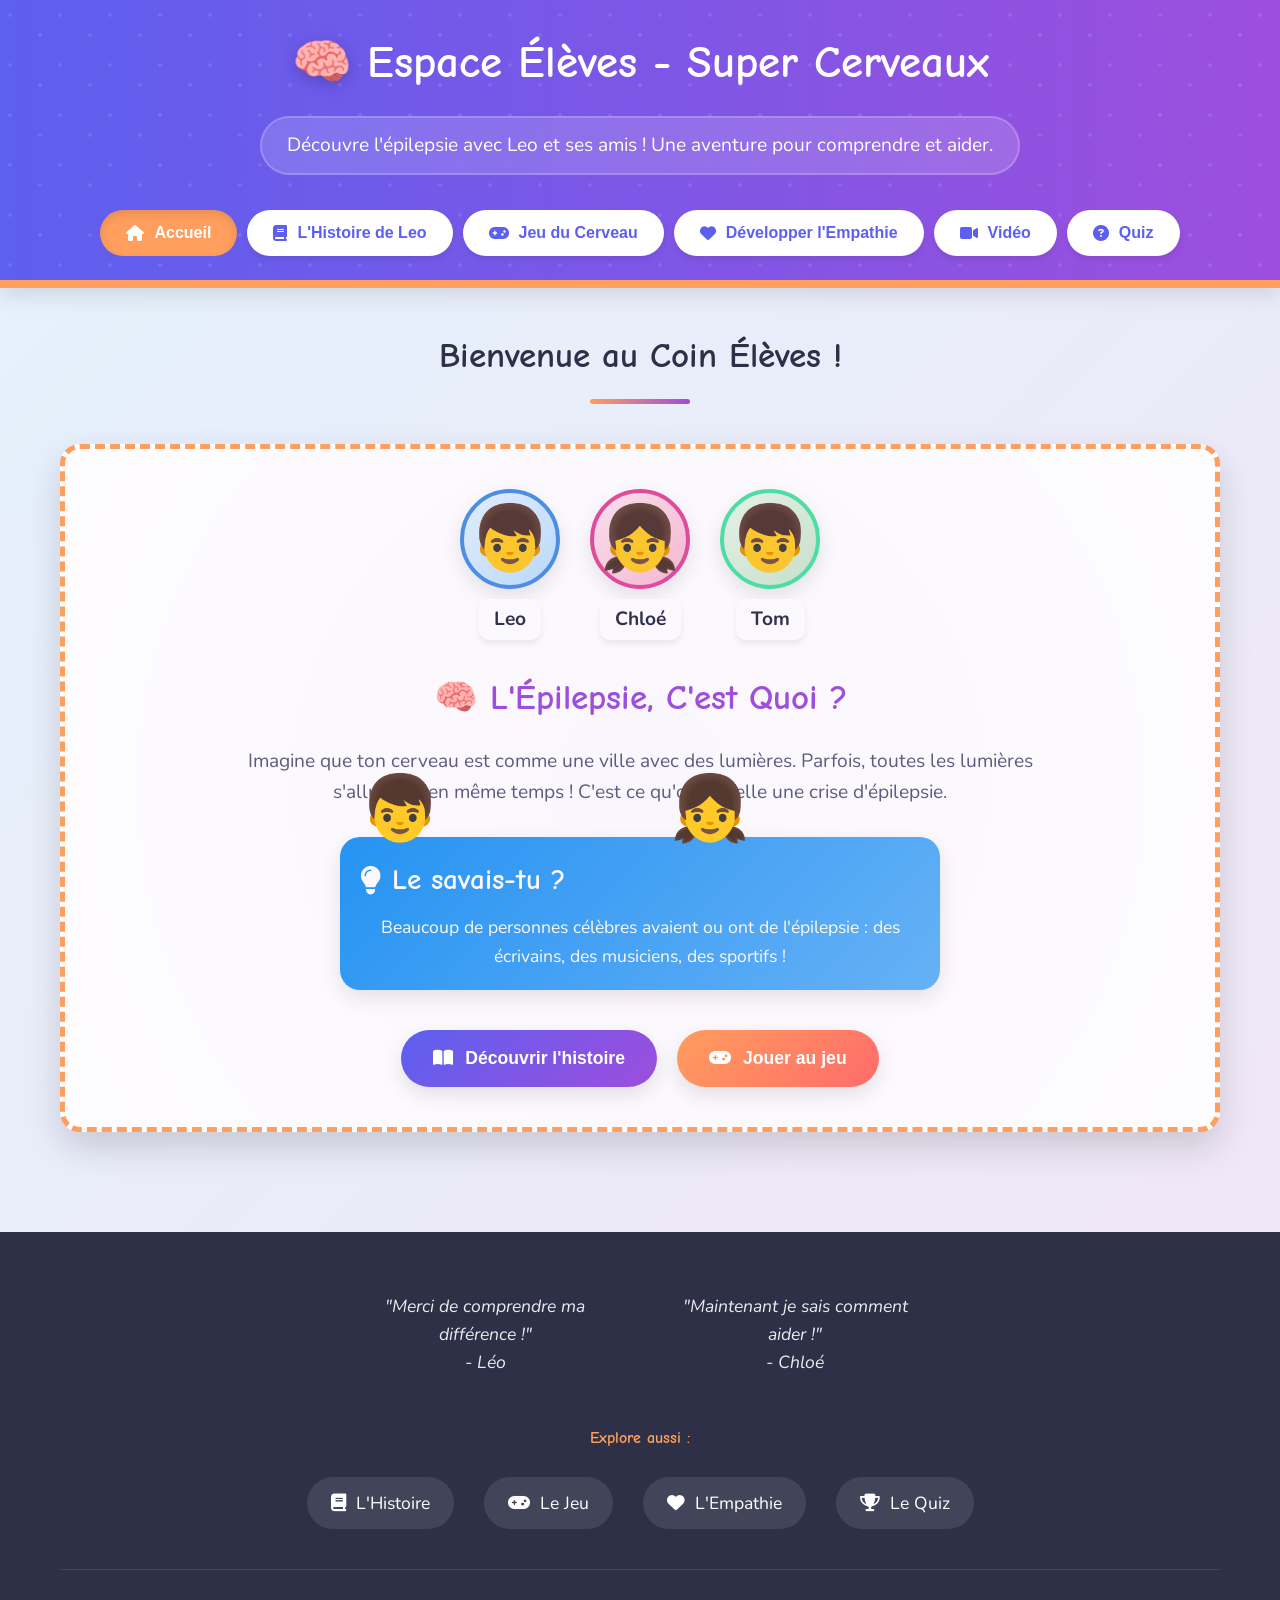
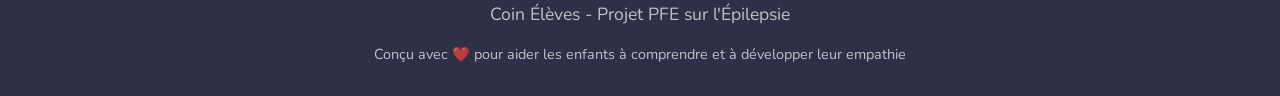
==== commit 24c3b582: "Update espace-eleves CSS, pages and guide Made-with: Cursor" ====
--- a/espace-eleves.html
+++ b/espace-eleves.html
@@ -1,13 +1,17 @@
 <!DOCTYPE html>
 <html lang="fr">
+
 <head>
     <meta charset="UTF-8">
     <meta name="viewport" content="width=device-width, initial-scale=1.0">
     <title>Coin Élèves - L'Épilepsie Expliquée</title>
+    <link rel="icon" type="image/png" href="assets/icons/favicon-epilepsi.png">
     <link rel="stylesheet" href="css/espace-eleves.css">
     <link rel="stylesheet" href="https://cdnjs.cloudflare.com/ajax/libs/font-awesome/6.4.0/css/all.min.css">
-    <link href="https://fonts.googleapis.com/css2?family=Comic+Neue:wght@700&family=Nunito:wght@400;700&display=swap" rel="stylesheet">
+    <link href="https://fonts.googleapis.com/css2?family=Comic+Neue:wght@700&family=Nunito:wght@400;700&display=swap"
+        rel="stylesheet">
 </head>
+
 <body>
     <!-- En-tête avec navigation -->
     <header class="header">
@@ -15,10 +19,11 @@
             <div class="header-content">
                 <div class="logo">
                     <span class="logo-icon">🧠</span>
-                    <h1>Coin Élèves - Super Cerveaux</h1>
-                </div>
-                <p class="tagline">Découvre l'épilepsie avec Leo et ses amis ! Une aventure pour comprendre et aider.</p>
-                
+                    <h1>Espace Élèves - Super Cerveaux</h1>
+                </div>
+                <p class="tagline">Découvre l'épilepsie avec Leo et ses amis ! Une aventure pour comprendre et aider.
+                </p>
+
                 <!-- Navigation -->
                 <nav class="nav">
                     <button class="nav-btn active" data-section="welcome">
@@ -50,7 +55,7 @@
             <!-- Section Accueil -->
             <section id="welcome" class="content-section active">
                 <h2 class="section-title">Bienvenue au Coin Élèves !</h2>
-                
+
                 <div class="hero">
                     <div class="hero-characters">
                         <div class="character" id="leo">
@@ -66,17 +71,19 @@
                             <div class="character-name">Tom</div>
                         </div>
                     </div>
-                    
+
                     <h2 class="hero-title">🧠 L'Épilepsie, C'est Quoi ?</h2>
                     <p class="hero-subtitle">
-                        Imagine que ton cerveau est comme une ville avec des lumières. Parfois, toutes les lumières s'allument en même temps ! C'est ce qu'on appelle une crise d'épilepsie.
+                        Imagine que ton cerveau est comme une ville avec des lumières. Parfois, toutes les lumières
+                        s'allument en même temps ! C'est ce qu'on appelle une crise d'épilepsie.
                     </p>
-                    
+
                     <div class="did-you-know">
                         <h3><i class="fas fa-lightbulb"></i> Le savais-tu ?</h3>
-                        <p>Beaucoup de personnes célèbres avaient ou ont de l'épilepsie : des écrivains, des musiciens, des sportifs !</p>
-                    </div>
-                    
+                        <p>Beaucoup de personnes célèbres avaient ou ont de l'épilepsie : des écrivains, des musiciens,
+                            des sportifs !</p>
+                    </div>
+
                     <div class="cta-buttons">
                         <button class="cta-btn story-btn">
                             <i class="fas fa-book-open"></i> Découvrir l'histoire
@@ -91,7 +98,7 @@
             <!-- Section Histoire -->
             <section id="story" class="content-section">
                 <h2 class="section-title">L'Histoire de Léo et ses Amis</h2>
-                
+
                 <div class="story-container">
                     <div class="story-progress">
                         <div class="progress-step active" data-chapter="1">Chapitre 1</div>
@@ -99,7 +106,7 @@
                         <div class="progress-step" data-chapter="3">Chapitre 3</div>
                         <div class="progress-step" data-chapter="4">Chapitre 4</div>
                     </div>
-                    
+
                     <div class="story-content">
                         <div class="story-chapter active" id="chapter-1">
                             <div class="chapter-header">
@@ -122,17 +129,20 @@
                                     </div>
                                 </div>
                                 <div class="story-text">
-                                    <p>C'était un beau jour de septembre. Dans la cour de l'école, Léo rencontra Chloé pour la première fois. Ils partagèrent leurs goûts pour les dinosaures et le football.</p>
-                                    <p>Léo expliqua à Chloé qu'il avait de l'épilepsie. "C'est comme si mon cerveau faisait parfois une fête sans prévenir !" dit-il en souriant.</p>
-                                </div>
-                            </div>
-                        </div>
-                        
+                                    <p>C'était un beau jour de septembre. Dans la cour de l'école, Léo rencontra Chloé
+                                        pour la première fois. Ils partagèrent leurs goûts pour les dinosaures et le
+                                        football.</p>
+                                    <p>Léo expliqua à Chloé qu'il avait de l'épilepsie. "C'est comme si mon cerveau
+                                        faisait parfois une fête sans prévenir !" dit-il en souriant.</p>
+                                </div>
+                            </div>
+                        </div>
+
                         <div class="story-chapter" id="chapter-2">
                             <!-- Le contenu des autres chapitres sera généré par JavaScript -->
                         </div>
                     </div>
-                    
+
                     <div class="story-navigation">
                         <button class="story-nav-btn prev-btn">
                             <i class="fas fa-arrow-left"></i> Précédent
@@ -147,13 +157,14 @@
             <!-- Section Jeu -->
             <section id="game" class="content-section">
                 <h2 class="section-title">Jeu : Le Cerveau Électrique</h2>
-                
+
                 <div class="game-container">
                     <div class="game-instructions">
                         <h3><i class="fas fa-info-circle"></i> Comment jouer ?</h3>
-                        <p>Aide Léo à garder son cerveau en équilibre ! Clique sur les boutons pour voir ce qui se passe.</p>
-                    </div>
-                    
+                        <p>Aide Léo à garder son cerveau en équilibre ! Clique sur les boutons pour voir ce qui se
+                            passe.</p>
+                    </div>
+
                     <div class="brain-game">
                         <div class="brain-display" id="brain-display">
                             <div class="brain-status">
@@ -165,7 +176,7 @@
                                 </div>
                             </div>
                         </div>
-                        
+
                         <div class="game-controls">
                             <div class="control-group">
                                 <h4>Déclencheurs</h4>
@@ -179,7 +190,7 @@
                                     <i class="fas fa-lightbulb"></i> Lumières clignotantes
                                 </button>
                             </div>
-                            
+
                             <div class="control-group">
                                 <h4>Solutions</h4>
                                 <button class="game-action-btn" data-action="calme">
@@ -193,7 +204,7 @@
                                 </button>
                             </div>
                         </div>
-                        
+
                         <div class="game-stats">
                             <div class="stat-card">
                                 <div class="stat-icon">⚡</div>
@@ -224,14 +235,14 @@
             <!-- Section Empathie -->
             <section id="empathy" class="content-section">
                 <h2 class="section-title">Développer l'Empathie</h2>
-                
+
                 <div class="empathy-container">
                     <div class="empathy-intro">
                         <div class="empathy-icon">❤️</div>
                         <h3>L'Empathie, c'est comprendre ce que ressent l'autre</h3>
                         <p>Essaie ces exercices pour mieux comprendre ce que vit Léo et comment l'aider.</p>
                     </div>
-                    
+
                     <div class="empathy-exercises">
                         <div class="exercise-card" data-exercise="1">
                             <div class="exercise-header">
@@ -252,7 +263,7 @@
                                 </div>
                             </div>
                         </div>
-                        
+
                         <div class="exercise-card" data-exercise="2">
                             <div class="exercise-header">
                                 <div class="exercise-number">2</div>
@@ -279,7 +290,7 @@
                                 </div>
                             </div>
                         </div>
-                        
+
                         <div class="exercise-card" data-exercise="3">
                             <div class="exercise-header">
                                 <div class="exercise-number">3</div>
@@ -305,7 +316,7 @@
                             </div>
                         </div>
                     </div>
-                    
+
                     <div class="empathy-badge">
                         <div class="badge-icon">🏆</div>
                         <div class="badge-content">
@@ -324,43 +335,40 @@
             <!-- Section Vidéo -->
             <section id="video" class="content-section">
                 <h2 class="section-title">Vidéo Explicative</h2>
-                
+
                 <div class="video-container">
                     <div class="video-placeholder">
                         <div class="video-player">
                             <div class="video-screen">
-                                <div class="video-overlay">
-                                    <i class="fas fa-play-circle"></i>
-                                    <p>Espace réservé pour votre vidéo</p>
-                                    <p class="video-instructions">Ajoutez votre vidéo explicative sur l'épilepsie ici</p>
-                                </div>
+                                <video id="videoEleves" class="eleves-video" controls playsinline
+                                    src="assets/videos/vd de l'espace élève.mp4">
+                                </video>
                             </div>
                             <div class="video-controls">
-                                <button class="video-control-btn">
+                                <button type="button" class="video-control-btn" id="playPauseBtn"
+                                    aria-label="Play / Pause">
                                     <i class="fas fa-play"></i>
                                 </button>
                                 <div class="video-progress">
-                                    <div class="progress-bar">
-                                        <div class="progress-fill"></div>
-                                    </div>
-                                </div>
-                                <button class="video-control-btn">
+                                    <div class="progress-bar" id="videoProgressBar">
+                                        <div class="progress-fill" id="videoProgressFill"></div>
+                                    </div>
+                                </div>
+                                <button type="button" class="video-control-btn" id="volumeBtn" aria-label="Volume">
                                     <i class="fas fa-volume-up"></i>
                                 </button>
                             </div>
                         </div>
-                        
+
                         <div class="video-info">
-                            <h3>Comment intégrer votre vidéo</h3>
-                            <ol class="integration-steps">
-                                <li>Placez votre fichier vidéo dans le dossier du projet</li>
-                                <li>Modifiez le fichier JavaScript pour pointer vers votre vidéo</li>
-                                <li>Ajoutez les contrôles vidéo personnalisés</li>
-                                <li>Testez la lecture sur différents appareils</li>
-                            </ol>
-                        </div>
-                    </div>
-                    
+                            <h3>Regardez bien cette vidéo, les enfants ! Elle va vous aider à comprendre l’épilepsie de
+                                manière simple. N’oubliez pas d’être gentils, solidaires et respectueux avec vos
+                                camarades. L’épilepsie est seulement une maladie, et les enfants qui en souffrent ont
+                                surtout besoin d’amitié, de soutien et de compréhension. 😊</h3>
+
+                        </div>
+                    </div>
+
                     <div class="video-activities">
                         <h3>Activités autour de la vidéo</h3>
                         <div class="activities-grid">
@@ -387,7 +395,7 @@
             <!-- Section Quiz -->
             <section id="quiz" class="content-section">
                 <h2 class="section-title">Quiz : Super Héros de l'Empathie</h2>
-                
+
                 <div class="quiz-container">
                     <div class="quiz-header">
                         <div class="quiz-progress">
@@ -401,7 +409,7 @@
                             Score : <span id="current-score">0</span> / 100
                         </div>
                     </div>
-                    
+
                     <div class="quiz-content">
                         <div class="quiz-question-container">
                             <h3 class="quiz-question" id="question-text">
@@ -411,12 +419,12 @@
                                 <!-- Options générées par JavaScript -->
                             </div>
                         </div>
-                        
+
                         <div class="quiz-feedback" id="quiz-feedback">
                             <!-- Feedback généré par JavaScript -->
                         </div>
                     </div>
-                    
+
                     <div class="quiz-navigation">
                         <button class="quiz-nav-btn" id="prev-question">
                             <i class="fas fa-arrow-left"></i> Précédent
@@ -444,7 +452,7 @@
                         <p>"Maintenant je sais comment aider !"<br>- Chloé</p>
                     </div>
                 </div>
-                
+
                 <div class="footer-links">
                     <h4>Explore aussi :</h4>
                     <div class="link-grid">
@@ -462,10 +470,11 @@
                         </a>
                     </div>
                 </div>
-                
+
                 <div class="footer-info">
                     <p>Coin Élèves - Projet PFE sur l'Épilepsie</p>
-                    <p class="footer-note">Conçu avec ❤️ pour aider les enfants à comprendre et à développer leur empathie</p>
+                    <p class="footer-note">Conçu avec ❤️ pour aider les enfants à comprendre et à développer leur
+                        empathie</p>
                 </div>
             </div>
         </div>
@@ -474,4 +483,5 @@
     <!-- Scripts -->
     <script src="js/espace-eleves.js"></script>
 </body>
+
 </html>
--- a/css/espace-eleves.css
+++ b/css/espace-eleves.css
@@ -1161,6 +1161,14 @@
     position: relative;
 }
 
+.video-screen video,
+.eleves-video {
+    width: 100%;
+    height: 100%;
+    object-fit: contain;
+    display: block;
+}
+
 .video-overlay {
     color: white;
     text-align: center;
